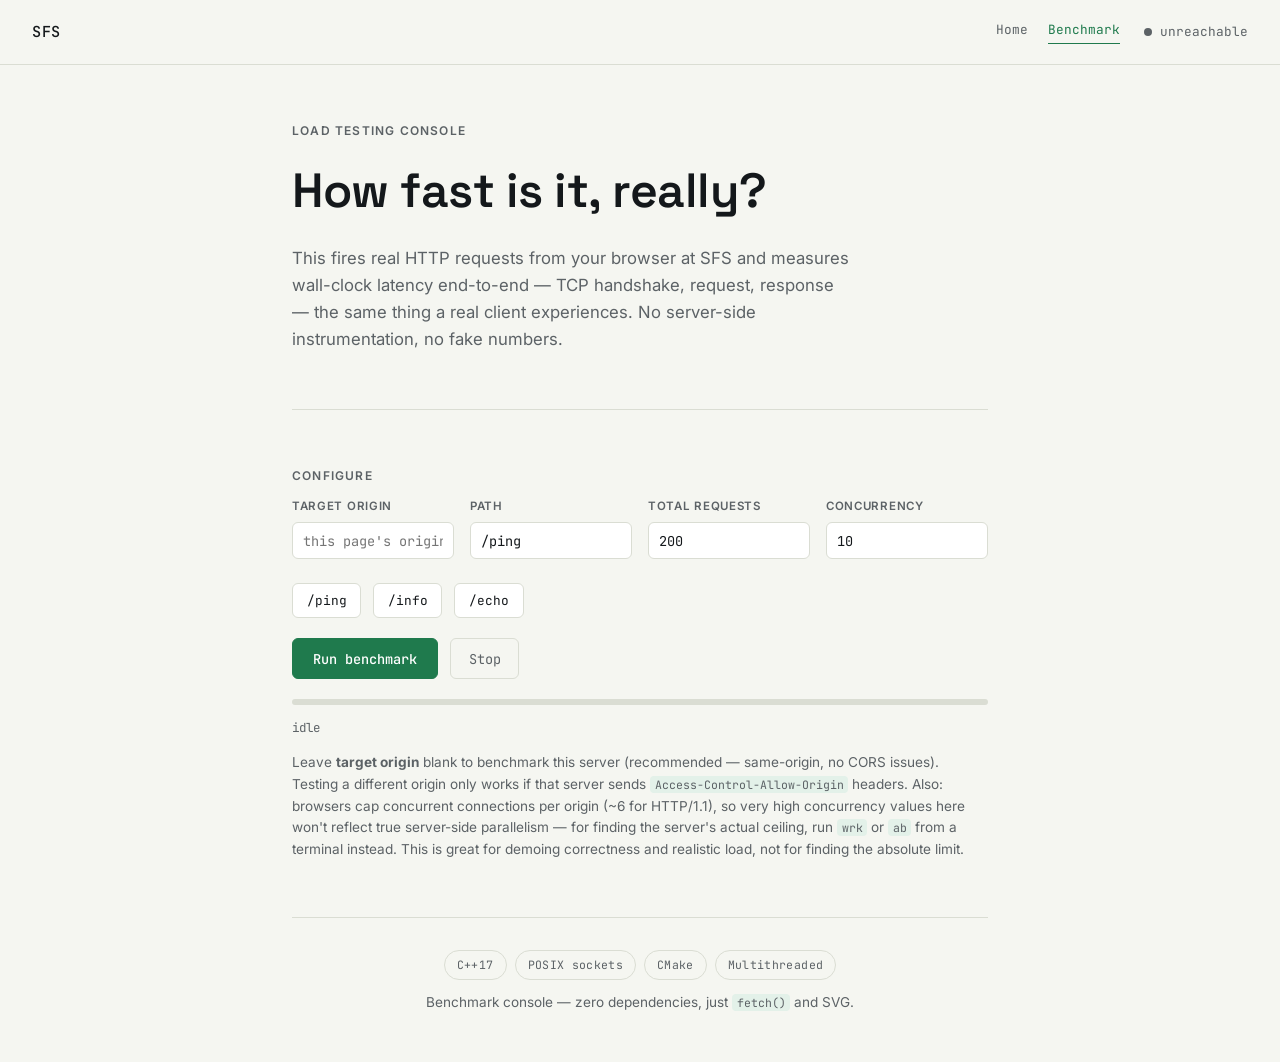
==== public/benchmark.html @ 379b24bf "added benchmark functionality" ====
<!DOCTYPE html>
<html lang="en">
<head>
<meta charset="UTF-8">
<meta name="viewport" content="width=device-width, initial-scale=1.0">
<title>SFS — Benchmark Console</title>
<link rel="preconnect" href="https://fonts.googleapis.com">
<link rel="preconnect" href="https://fonts.gstatic.com" crossorigin>
<link href="https://fonts.googleapis.com/css2?family=Space+Grotesk:wght@500;600;700&family=Inter:wght@400;500;600&family=JetBrains+Mono:wght@400;500&display=swap" rel="stylesheet">
<link rel="stylesheet" href="style.css">
</head>
<body>

<header class="topbar">
  <span class="wordmark">SFS</span>
  <div class="topbar-right">
    <nav class="nav">
      <a href="index.html">Home</a>
      <a href="benchmark.html" class="active">Benchmark</a>
    </nav>
    <span class="status" id="status-pill">
      <span class="dot" aria-hidden="true"></span>
      <span id="status-text">checking…</span>
    </span>
  </div>
</header>

<main>

  <section class="hero">
    <p class="eyebrow">load testing console</p>
    <h1>How fast is it, really?</h1>
    <p class="lede">
      This fires real HTTP requests from your browser at SFS and measures
      wall-clock latency end-to-end — TCP handshake, request, response — the
      same thing a real client experiences. No server-side instrumentation,
      no fake numbers.
    </p>
  </section>

  <section class="config" aria-labelledby="config-heading">
    <p class="eyebrow" id="config-heading">configure</p>

    <div class="config-grid">
      <div class="field">
        <label for="target-input">Target origin</label>
        <input type="text" id="target-input" placeholder="this page's origin">
      </div>
      <div class="field">
        <label for="path-input">Path</label>
        <input type="text" id="path-input" value="/ping">
      </div>
      <div class="field">
        <label for="total-input">Total requests</label>
        <input type="number" id="total-input" value="200" min="1" max="5000">
      </div>
      <div class="field">
        <label for="concurrency-input">Concurrency</label>
        <input type="number" id="concurrency-input" value="10" min="1" max="200">
      </div>
    </div>

    <div class="console-controls" style="margin-bottom: 1.25rem;">
      <button class="btn" data-fill="/ping">/ping</button>
      <button class="btn" data-fill="/info">/info</button>
      <button class="btn" data-fill="/echo?msg=load-test">/echo</button>
    </div>

    <div class="run-row">
      <button class="btn-primary" id="run-btn">Run benchmark</button>
      <button class="btn-ghost" id="stop-btn" disabled>Stop</button>
    </div>

    <div class="progress-track">
      <div class="progress-fill" id="progress-fill"></div>
    </div>
    <p class="progress-label" id="progress-label">idle</p>

    <p class="hint">
      Leave <strong>target origin</strong> blank to benchmark this server
      (recommended — same-origin, no CORS issues). Testing a different
      origin only works if that server sends
      <code>Access-Control-Allow-Origin</code> headers. Also: browsers cap
      concurrent connections per origin (~6 for HTTP/1.1), so very high
      concurrency values here won't reflect true server-side parallelism —
      for finding the server's actual ceiling, run <code>wrk</code> or
      <code>ab</code> from a terminal instead. This is great for demoing
      correctness and realistic load, not for finding the absolute limit.
    </p>
  </section>

  <section class="results" id="results-section" aria-labelledby="results-heading" style="display:none;">
    <p class="eyebrow" id="results-heading">results</p>

    <div class="stat-grid">
      <div class="stat-card"><div class="label">Total</div><div class="value" id="stat-total">–</div></div>
      <div class="stat-card highlight"><div class="label">Success</div><div class="value" id="stat-success">–</div></div>
      <div class="stat-card"><div class="label">Failed</div><div class="value" id="stat-failed">–</div></div>
      <div class="stat-card"><div class="label">Duration</div><div class="value" id="stat-duration">–</div></div>
      <div class="stat-card highlight"><div class="label">Req / sec</div><div class="value" id="stat-throughput">–</div></div>
      <div class="stat-card"><div class="label">Avg latency</div><div class="value" id="stat-avg">–</div></div>
      <div class="stat-card"><div class="label">p50</div><div class="value" id="stat-p50">–</div></div>
      <div class="stat-card"><div class="label">p95</div><div class="value" id="stat-p95">–</div></div>
      <div class="stat-card"><div class="label">p99</div><div class="value" id="stat-p99">–</div></div>
      <div class="stat-card"><div class="label">Max</div><div class="value" id="stat-max">–</div></div>
    </div>

    <div class="chart-panel">
      <h3>latency per request</h3>
      <div id="scatter-svg"></div>
    </div>

    <div class="chart-panel">
      <h3>latency distribution</h3>
      <div id="histogram-svg"></div>
    </div>

    <div class="chart-panel" style="padding-bottom: 0.9rem;">
      <h3>request log</h3>
      <div class="log-panel" id="log-panel"></div>
    </div>
  </section>

</main>

<footer>
  <div class="badges">
    <span>C++17</span>
    <span>POSIX sockets</span>
    <span>CMake</span>
    <span>Multithreaded</span>
  </div>
  <p>Benchmark console — zero dependencies, just <code>fetch()</code> and SVG.</p>
</footer>

<script>
(function () {
  const els = {
    target: document.getElementById('target-input'),
    path: document.getElementById('path-input'),
    total: document.getElementById('total-input'),
    concurrency: document.getElementById('concurrency-input'),
    runBtn: document.getElementById('run-btn'),
    stopBtn: document.getElementById('stop-btn'),
    progressFill: document.getElementById('progress-fill'),
    progressLabel: document.getElementById('progress-label'),
    resultsSection: document.getElementById('results-section'),
    logPanel: document.getElementById('log-panel'),
  };

  let isRunning = false;
  let cancelled = false;
  let results = [];

  document.querySelectorAll('.btn[data-fill]').forEach(btn => {
    btn.addEventListener('click', () => {
      els.path.value = btn.dataset.fill;
    });
  });

  function setRunningUI(running) {
    isRunning = running;
    els.runBtn.disabled = running;
    els.stopBtn.disabled = !running;
    els.runBtn.textContent = running ? 'Running…' : 'Run benchmark';
  }

  function logRow(record) {
    const row = document.createElement('div');
    row.className = 'row' + (record.ok ? '' : ' fail');
    const statusLabel = record.ok ? record.status : (record.status || 'ERR');
    row.innerHTML = '<span class="idx">#' + (record.index + 1) + '</span>' +
      '<span>' + statusLabel + '</span>' +
      '<span>' + record.latency.toFixed(1) + 'ms</span>';
    els.logPanel.appendChild(row);
    els.logPanel.scrollTop = els.logPanel.scrollHeight;
    while (els.logPanel.children.length > 150) {
      els.logPanel.removeChild(els.logPanel.firstChild);
    }
  }

  function computeStats(results, durationMs) {
    const latencies = results.map(r => r.latency).slice().sort((a, b) => a - b);
    const n = latencies.length;
    const successCount = results.filter(r => r.ok).length;
    const failCount = n - successCount;
    const durationSec = durationMs / 1000;
    const throughput = durationSec > 0 ? n / durationSec : 0;
    const pct = (p) => {
      if (n === 0) return 0;
      return latencies[Math.min(n - 1, Math.floor(p * n))];
    };
    const avg = n ? latencies.reduce((a, b) => a + b, 0) / n : 0;
    return {
      total: n, successCount, failCount, durationSec, throughput, avg,
      p50: pct(0.5), p95: pct(0.95), p99: pct(0.99),
      min: n ? latencies[0] : 0, max: n ? latencies[n - 1] : 0,
    };
  }

  function ms(v) { return v.toFixed(1) + 'ms'; }

  function renderStats(stats) {
    document.getElementById('stat-total').textContent = stats.total;
    document.getElementById('stat-success').textContent = stats.successCount;
    document.getElementById('stat-failed').textContent = stats.failCount;
    document.getElementById('stat-duration').textContent = stats.durationSec.toFixed(2) + 's';
    document.getElementById('stat-throughput').textContent = stats.throughput.toFixed(1);
    document.getElementById('stat-avg').textContent = ms(stats.avg);
    document.getElementById('stat-p50').textContent = ms(stats.p50);
    document.getElementById('stat-p95').textContent = ms(stats.p95);
    document.getElementById('stat-p99').textContent = ms(stats.p99);
    document.getElementById('stat-max').textContent = ms(stats.max);
  }

  function renderScatter(data) {
    const svgEl = document.getElementById('scatter-svg');
    const W = 680, H = 200, PAD = 30;
    if (data.length === 0) { svgEl.innerHTML = ''; return; }

    let points = data;
    const MAX_POINTS = 300;
    if (points.length > MAX_POINTS) {
      const step = points.length / MAX_POINTS;
      const sampled = [];
      for (let i = 0; i < MAX_POINTS; i++) sampled.push(points[Math.floor(i * step)]);
      points = sampled;
    }

    const maxLatency = Math.max.apply(null, data.map(r => r.latency)) || 1;
    const n = data.length;

    let circles = '';
    points.forEach(p => {
      const x = PAD + (p.index / Math.max(n - 1, 1)) * (W - 2 * PAD);
      const y = H - PAD - (p.latency / maxLatency) * (H - 2 * PAD - 10);
      const color = p.ok ? '#1F7A4D' : '#C9605F';
      circles += '<circle cx="' + x.toFixed(1) + '" cy="' + y.toFixed(1) + '" r="2.5" fill="' + color + '" opacity="0.75"/>';
    });

    let gridY = '';
    [0, 0.25, 0.5, 0.75, 1].forEach(f => {
      const y = H - PAD - f * (H - 2 * PAD - 10);
      const label = (maxLatency * f).toFixed(0);
      gridY += '<line x1="' + PAD + '" y1="' + y.toFixed(1) + '" x2="' + (W - PAD) + '" y2="' + y.toFixed(1) + '" stroke="#DADDD3" stroke-width="1"/>' +
        '<text x="' + (PAD - 6) + '" y="' + y.toFixed(1) + '" font-size="9" fill="#5C6266" text-anchor="end" dominant-baseline="middle">' + label + '</text>';
    });

    svgEl.innerHTML = '<svg viewBox="0 0 ' + W + ' ' + H + '" xmlns="http://www.w3.org/2000/svg">' + gridY + circles + '</svg>';
  }

  function renderHistogram(data) {
    const svgEl = document.getElementById('histogram-svg');
    const W = 680, H = 200, PAD = 30;
    if (data.length === 0) { svgEl.innerHTML = ''; return; }

    const latencies = data.map(r => r.latency);
    const min = Math.min.apply(null, latencies);
    const max = Math.max.apply(null, latencies);
    const BUCKETS = 14;
    const range = Math.max(max - min, 0.001);
    const bucketSize = range / BUCKETS;
    const counts = new Array(BUCKETS).fill(0);
    latencies.forEach(l => {
      let idx = Math.floor((l - min) / bucketSize);
      if (idx >= BUCKETS) idx = BUCKETS - 1;
      if (idx < 0) idx = 0;
      counts[idx]++;
    });
    const maxCount = Math.max.apply(null, counts) || 1;

    const barWidth = (W - 2 * PAD) / BUCKETS;
    let bars = '';
    counts.forEach((c, i) => {
      const barHeight = (c / maxCount) * (H - 2 * PAD - 10);
      const x = PAD + i * barWidth;
      const y = H - PAD - barHeight;
      bars += '<rect x="' + (x + 1).toFixed(1) + '" y="' + y.toFixed(1) + '" width="' + (barWidth - 2).toFixed(1) + '" height="' + barHeight.toFixed(1) + '" fill="#1F7A4D" opacity="0.85"/>';
    });

    const axisLine = '<line x1="' + PAD + '" y1="' + (H - PAD) + '" x2="' + (W - PAD) + '" y2="' + (H - PAD) + '" stroke="#DADDD3" stroke-width="1"/>';
    const minLabel = '<text x="' + PAD + '" y="' + (H - PAD + 16) + '" font-size="9" fill="#5C6266">' + min.toFixed(1) + 'ms</text>';
    const maxLabel = '<text x="' + (W - PAD) + '" y="' + (H - PAD + 16) + '" font-size="9" fill="#5C6266" text-anchor="end">' + max.toFixed(1) + 'ms</text>';

    svgEl.innerHTML = '<svg viewBox="0 0 ' + W + ' ' + H + '" xmlns="http://www.w3.org/2000/svg">' + axisLine + bars + minLabel + maxLabel + '</svg>';
  }

  async function runBenchmark() {
    if (isRunning) return;

    const targetRaw = els.target.value.trim();
    const path = els.path.value.trim() || '/ping';
    const total = Math.max(1, Math.min(5000, parseInt(els.total.value, 10) || 200));
    const concurrency = Math.max(1, Math.min(200, parseInt(els.concurrency.value, 10) || 10));
    const base = targetRaw ? targetRaw.replace(/\/$/, '') : '';
    const url = base + path;
    const logEveryN = Math.max(1, Math.floor(total / 150));

    results = [];
    cancelled = false;
    setRunningUI(true);
    els.logPanel.innerHTML = '';
    els.resultsSection.style.display = 'none';

    let sent = 0;
    let completed = 0;
    const startTime = performance.now();

    function updateProgress() {
      const pct = Math.round((completed / total) * 100);
      els.progressFill.style.width = pct + '%';
      const failedCount = results.filter(r => !r.ok).length;
      els.progressLabel.textContent = completed + ' / ' + total + ' sent · ' + failedCount + ' failed';
    }

    async function worker() {
      while (!cancelled) {
        const myIndex = sent;
        if (myIndex >= total) return;
        sent++;
        const t0 = performance.now();
        let ok = false, status = 0;
        try {
          const res = await fetch(url, { cache: 'no-store' });
          status = res.status;
          ok = res.ok;
          await res.text();
        } catch (e) {
          ok = false;
          status = 0;
        }
        const latency = performance.now() - t0;
        completed++;
        const record = { index: myIndex, latency, ok, status };
        results.push(record);
        if (!ok || completed % logEveryN === 0) logRow(record);
        updateProgress();
      }
    }

    const workers = [];
    for (let i = 0; i < Math.min(concurrency, total); i++) workers.push(worker());
    await Promise.all(workers);

    const durationMs = performance.now() - startTime;
    setRunningUI(false);
    els.progressLabel.textContent = 'done — ' + completed + ' / ' + total + ' sent';

    const stats = computeStats(results, durationMs);
    els.resultsSection.style.display = '';
    renderStats(stats);
    renderScatter(results);
    renderHistogram(results);
  }

  els.runBtn.addEventListener('click', runBenchmark);
  els.stopBtn.addEventListener('click', () => { cancelled = true; });

  // Quiet liveness check for the status pill
  const statusPill = document.getElementById('status-pill');
  const statusText = document.getElementById('status-text');
  fetch('/ping').then(res => {
    if (res.ok) {
      statusPill.classList.add('online');
      statusText.textContent = 'online';
    } else {
      statusText.textContent = 'unreachable';
    }
  }).catch(() => { statusText.textContent = 'unreachable'; });
})();
</script>

</body>
</html>
---- public/style.css ----
:root {
  --bg: #F5F6F1;
  --surface: #FFFFFF;
  --ink: #14181B;
  --muted: #5C6266;
  --line: #DADDD3;
  --accent: #1F7A4D;
  --accent-soft: #E3F1E9;
  --console-bg: #14181B;
  --console-text: #D8DBD2;
  --console-line: #2A2F33;
}

* {
  box-sizing: border-box;
}

html {
  scroll-behavior: smooth;
}

body {
  margin: 0;
  background: var(--bg);
  color: var(--ink);
  font-family: 'Inter', -apple-system, BlinkMacSystemFont, sans-serif;
  line-height: 1.6;
  -webkit-font-smoothing: antialiased;
}

a {
  color: var(--accent);
}

code {
  font-family: 'JetBrains Mono', 'SF Mono', Consolas, monospace;
  font-size: 0.85em;
  background: var(--accent-soft);
  padding: 0.1em 0.4em;
  border-radius: 4px;
}

:focus-visible {
  outline: 2px solid var(--accent);
  outline-offset: 2px;
}

/* ── Topbar ───────────────────────────────────── */

.topbar {
  display: flex;
  align-items: center;
  justify-content: space-between;
  padding: 1.25rem 2rem;
  border-bottom: 1px solid var(--line);
}

.wordmark {
  font-family: 'JetBrains Mono', monospace;
  font-weight: 500;
  font-size: 0.95rem;
  letter-spacing: 0.04em;
}

.topbar-right {
  display: flex;
  align-items: center;
  gap: 1.5rem;
}

.nav {
  display: flex;
  gap: 1.25rem;
}

.nav a {
  font-family: 'JetBrains Mono', monospace;
  font-size: 0.8rem;
  color: var(--muted);
  text-decoration: none;
  border-bottom: 1px solid transparent;
  padding-bottom: 2px;
  transition: color 0.15s ease, border-color 0.15s ease;
}

.nav a:hover {
  color: var(--ink);
}

.nav a.active {
  color: var(--accent);
  border-color: var(--accent);
}

.status {
  display: flex;
  align-items: center;
  gap: 0.5rem;
  font-family: 'JetBrains Mono', monospace;
  font-size: 0.8rem;
  color: var(--muted);
}

.dot {
  width: 8px;
  height: 8px;
  border-radius: 50%;
  background: var(--muted);
}

.status.online .dot {
  background: var(--accent);
  animation: pulse 2s ease-in-out infinite;
}

.status.online #status-text {
  color: var(--accent);
}

@media (prefers-reduced-motion: no-preference) {
  @keyframes pulse {
    0%, 100% { box-shadow: 0 0 0 0 rgba(31, 122, 77, 0.4); }
    50% { box-shadow: 0 0 0 4px rgba(31, 122, 77, 0); }
  }
}

/* ── Layout ───────────────────────────────────── */

main {
  max-width: 760px;
  margin: 0 auto;
  padding: 0 2rem;
}

section {
  padding: 3.5rem 0;
  border-bottom: 1px solid var(--line);
}

.lifecycle {
  border-bottom: none;
}

.eyebrow {
  font-family: 'Inter', sans-serif;
  font-weight: 600;
  font-size: 0.75rem;
  letter-spacing: 0.1em;
  text-transform: uppercase;
  color: var(--muted);
  margin: 0 0 0.75rem;
}

/* ── Hero ─────────────────────────────────────── */

.hero h1 {
  font-family: 'Space Grotesk', sans-serif;
  font-weight: 600;
  font-size: clamp(2.1rem, 5vw, 3rem);
  letter-spacing: -0.01em;
  margin: 0 0 1rem;
}

.lede {
  font-size: 1.05rem;
  color: var(--muted);
  max-width: 560px;
  margin: 0;
}

/* ── Console ──────────────────────────────────── */

.console-controls {
  display: flex;
  flex-wrap: wrap;
  align-items: center;
  gap: 0.75rem;
  margin-bottom: 1rem;
}

.btn {
  font-family: 'JetBrains Mono', monospace;
  font-size: 0.8rem;
  background: var(--surface);
  color: var(--ink);
  border: 1px solid var(--line);
  border-radius: 6px;
  padding: 0.5rem 0.85rem;
  cursor: pointer;
  transition: border-color 0.15s ease, color 0.15s ease;
}

.btn:hover {
  border-color: var(--accent);
  color: var(--accent);
}

.echo-row {
  display: flex;
  align-items: center;
  gap: 0.5rem;
  font-family: 'JetBrains Mono', monospace;
  font-size: 0.8rem;
  color: var(--muted);
}

#echo-input {
  font-family: 'JetBrains Mono', monospace;
  font-size: 0.8rem;
  border: 1px solid var(--line);
  border-radius: 6px;
  padding: 0.5rem 0.6rem;
  width: 140px;
  background: var(--surface);
  color: var(--ink);
}

#echo-input:focus {
  border-color: var(--accent);
  outline: none;
}

.response-panel {
  background: var(--console-bg);
  color: var(--console-text);
  border-radius: 8px;
  padding: 1.1rem 1.25rem;
  margin: 0;
  overflow-x: auto;
  border: 1px solid var(--console-line);
}

.response-panel code {
  background: none;
  padding: 0;
  font-family: 'JetBrains Mono', monospace;
  font-size: 0.82rem;
  line-height: 1.65;
  white-space: pre-wrap;
  word-break: break-word;
  color: inherit;
}

.hint {
  font-size: 0.85rem;
  color: var(--muted);
  margin: 0.9rem 0 0;
}

/* ── Feature grid ─────────────────────────────── */

.feature-grid {
  display: grid;
  grid-template-columns: repeat(auto-fit, minmax(220px, 1fr));
  gap: 1rem;
}

.card {
  background: var(--surface);
  border: 1px solid var(--line);
  border-radius: 10px;
  padding: 1.25rem 1.35rem;
}

.card h2 {
  font-family: 'Space Grotesk', sans-serif;
  font-weight: 600;
  font-size: 1.05rem;
  margin: 0 0 0.5rem;
}

.card p {
  font-size: 0.9rem;
  color: var(--muted);
  margin: 0;
}

/* ── Lifecycle ────────────────────────────────── */

.flow {
  background: var(--surface);
  border: 1px solid var(--line);
  border-radius: 8px;
  padding: 1rem 1.1rem;
  margin: 0;
  overflow-x: auto;
}

.flow code {
  background: none;
  padding: 0;
  font-size: 0.78rem;
  color: var(--ink);
}

/* ── Footer ───────────────────────────────────── */

footer {
  max-width: 760px;
  margin: 0 auto;
  padding: 2rem 2rem 3rem;
  text-align: center;
}

.badges {
  display: flex;
  justify-content: center;
  flex-wrap: wrap;
  gap: 0.5rem;
  margin-bottom: 0.75rem;
}

.badges span {
  font-family: 'JetBrains Mono', monospace;
  font-size: 0.72rem;
  letter-spacing: 0.03em;
  color: var(--muted);
  border: 1px solid var(--line);
  border-radius: 20px;
  padding: 0.3rem 0.75rem;
}

footer p {
  font-size: 0.85rem;
  color: var(--muted);
  margin: 0;
}

/* ── Benchmark: config form ───────────────────── */

.config-grid {
  display: grid;
  grid-template-columns: repeat(auto-fit, minmax(150px, 1fr));
  gap: 1rem;
  margin-bottom: 1.5rem;
}

.field {
  display: flex;
  flex-direction: column;
  gap: 0.4rem;
}

.field label {
  font-family: 'Inter', sans-serif;
  font-size: 0.72rem;
  font-weight: 600;
  letter-spacing: 0.06em;
  text-transform: uppercase;
  color: var(--muted);
}

.field input,
.field select {
  font-family: 'JetBrains Mono', monospace;
  font-size: 0.85rem;
  border: 1px solid var(--line);
  border-radius: 6px;
  padding: 0.55rem 0.65rem;
  background: var(--surface);
  color: var(--ink);
  width: 100%;
}

.field input:focus,
.field select:focus {
  border-color: var(--accent);
  outline: none;
}

.run-row {
  display: flex;
  align-items: center;
  gap: 0.75rem;
  flex-wrap: wrap;
  margin-bottom: 1.25rem;
}

.btn-primary {
  font-family: 'JetBrains Mono', monospace;
  font-size: 0.85rem;
  font-weight: 500;
  background: var(--accent);
  color: #fff;
  border: 1px solid var(--accent);
  border-radius: 6px;
  padding: 0.65rem 1.25rem;
  cursor: pointer;
  transition: opacity 0.15s ease;
}

.btn-primary:hover {
  opacity: 0.88;
}

.btn-primary:disabled {
  opacity: 0.5;
  cursor: not-allowed;
}

.btn-ghost {
  font-family: 'JetBrains Mono', monospace;
  font-size: 0.85rem;
  background: transparent;
  color: var(--muted);
  border: 1px solid var(--line);
  border-radius: 6px;
  padding: 0.65rem 1.1rem;
  cursor: pointer;
}

.btn-ghost:hover {
  color: var(--ink);
  border-color: var(--ink);
}

.progress-track {
  height: 6px;
  background: var(--line);
  border-radius: 3px;
  overflow: hidden;
  margin-bottom: 0.5rem;
}

.progress-fill {
  height: 100%;
  background: var(--accent);
  width: 0%;
  transition: width 0.1s linear;
}

.progress-label {
  font-family: 'JetBrains Mono', monospace;
  font-size: 0.78rem;
  color: var(--muted);
}

/* ── Benchmark: stat cards ─────────────────────── */

.stat-grid {
  display: grid;
  grid-template-columns: repeat(auto-fit, minmax(130px, 1fr));
  gap: 0.85rem;
  margin: 1.5rem 0;
}

.stat-card {
  background: var(--surface);
  border: 1px solid var(--line);
  border-radius: 10px;
  padding: 1rem 1.1rem;
}

.stat-card .label {
  font-family: 'Inter', sans-serif;
  font-size: 0.68rem;
  font-weight: 600;
  letter-spacing: 0.06em;
  text-transform: uppercase;
  color: var(--muted);
  margin-bottom: 0.35rem;
}

.stat-card .value {
  font-family: 'JetBrains Mono', monospace;
  font-size: 1.5rem;
  font-weight: 500;
  color: var(--ink);
}

.stat-card.highlight .value {
  color: var(--accent);
}

/* ── Benchmark: chart panels ───────────────────── */

.chart-panel {
  background: var(--surface);
  border: 1px solid var(--line);
  border-radius: 10px;
  padding: 1.25rem;
  margin-bottom: 1rem;
}

.chart-panel h3 {
  font-family: 'Inter', sans-serif;
  font-size: 0.78rem;
  font-weight: 600;
  letter-spacing: 0.04em;
  text-transform: uppercase;
  color: var(--muted);
  margin: 0 0 0.85rem;
}

.chart-panel svg {
  display: block;
  width: 100%;
  height: auto;
}

.log-panel {
  background: var(--console-bg);
  color: var(--console-text);
  border-radius: 8px;
  border: 1px solid var(--console-line);
  padding: 0.9rem 1rem;
  height: 180px;
  overflow-y: auto;
  font-family: 'JetBrains Mono', monospace;
  font-size: 0.76rem;
  line-height: 1.7;
}

.log-panel .row {
  display: flex;
  gap: 0.6rem;
  white-space: nowrap;
}

.log-panel .row.fail {
  color: #E08585;
}

.log-panel .idx {
  color: var(--console-line);
  width: 2.5em;
  text-align: right;
}

/* ── Responsive ───────────────────────────────── */

@media (max-width: 520px) {
  .topbar, main, footer {
    padding-left: 1.25rem;
    padding-right: 1.25rem;
  }

  .echo-row {
    flex-wrap: wrap;
  }

  #echo-input {
    width: 100%;
  }

  .topbar {
    flex-wrap: wrap;
    gap: 0.75rem;
  }

  .topbar-right {
    gap: 1rem;
  }

  .log-panel {
    font-size: 0.7rem;
  }
}
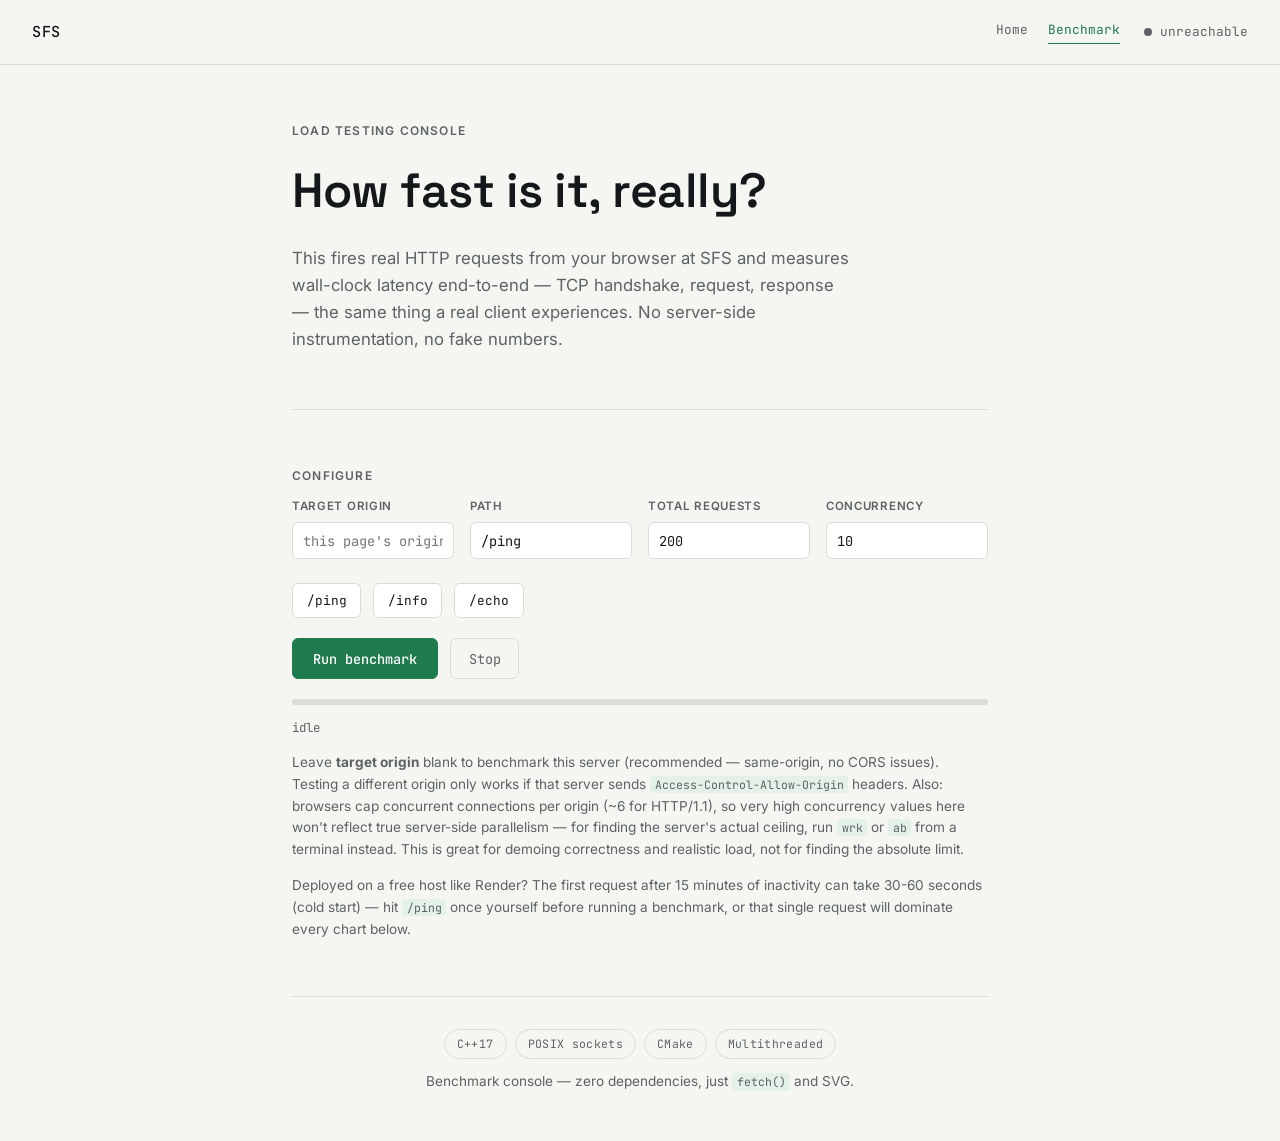
==== commit db68eb08: "updated readme.md" ====
--- a/public/benchmark.html
+++ b/public/benchmark.html
@@ -86,6 +86,12 @@
       for finding the server's actual ceiling, run <code>wrk</code> or
       <code>ab</code> from a terminal instead. This is great for demoing
       correctness and realistic load, not for finding the absolute limit.
+    </p>
+    <p class="hint">
+      Deployed on a free host like Render? The first request after 15
+      minutes of inactivity can take 30-60 seconds (cold start) — hit
+      <code>/ping</code> once yourself before running a benchmark, or that
+      single request will dominate every chart below.
     </p>
   </section>
 
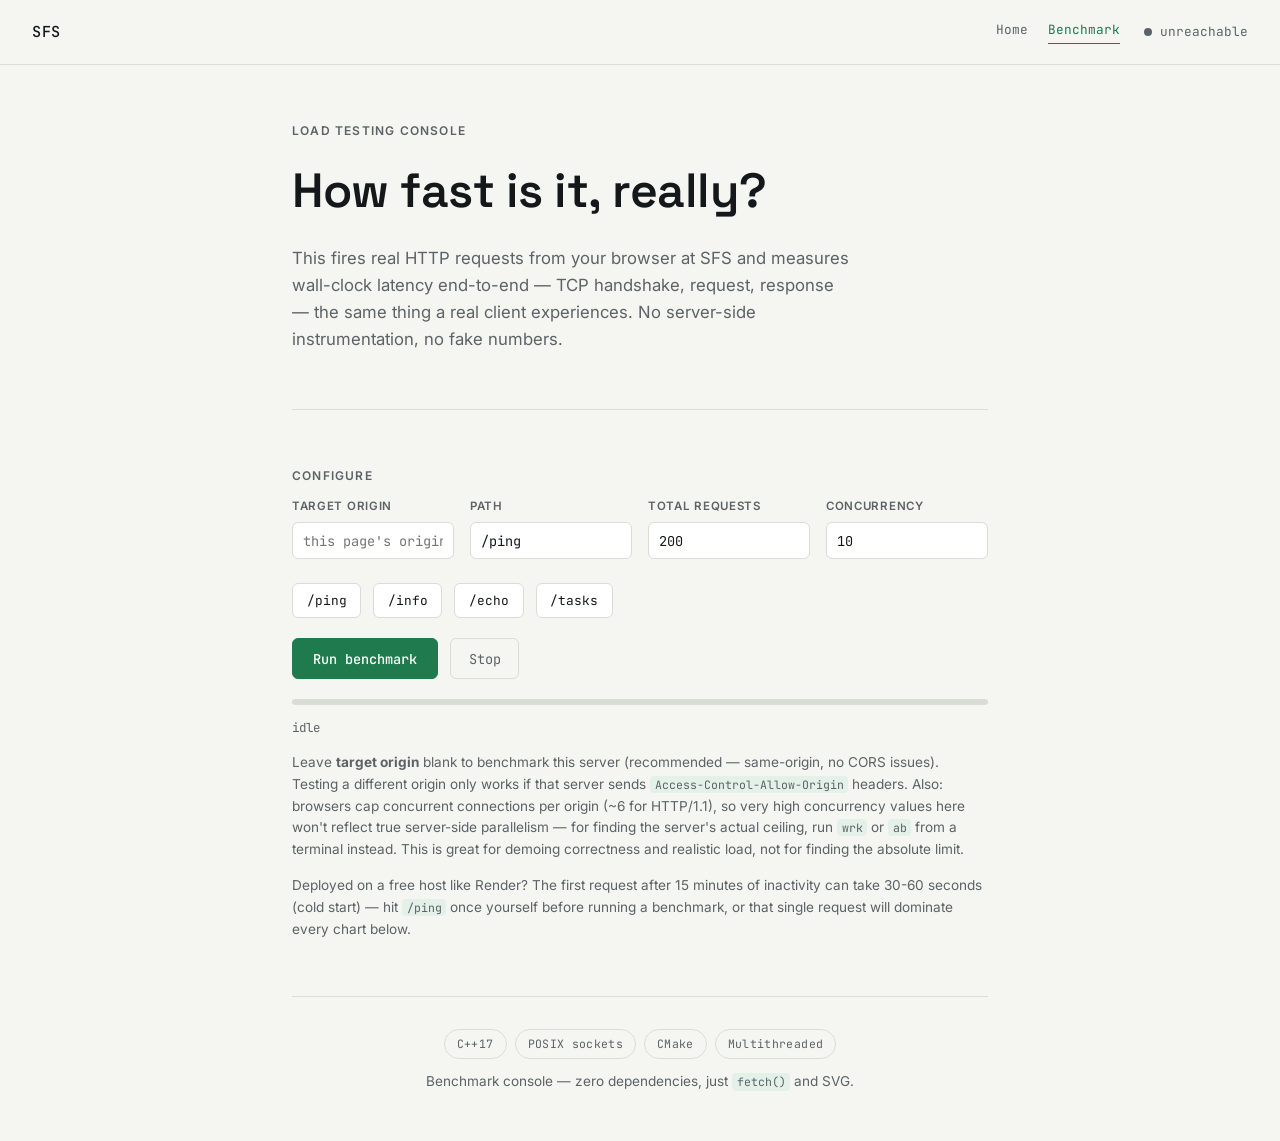
==== commit e2979430: "refactored" ====
--- a/public/benchmark.html
+++ b/public/benchmark.html
@@ -64,6 +64,7 @@
       <button class="btn" data-fill="/ping">/ping</button>
       <button class="btn" data-fill="/info">/info</button>
       <button class="btn" data-fill="/echo?msg=load-test">/echo</button>
+      <button class="btn" data-fill="/tasks">/tasks</button>
     </div>
 
     <div class="run-row">
